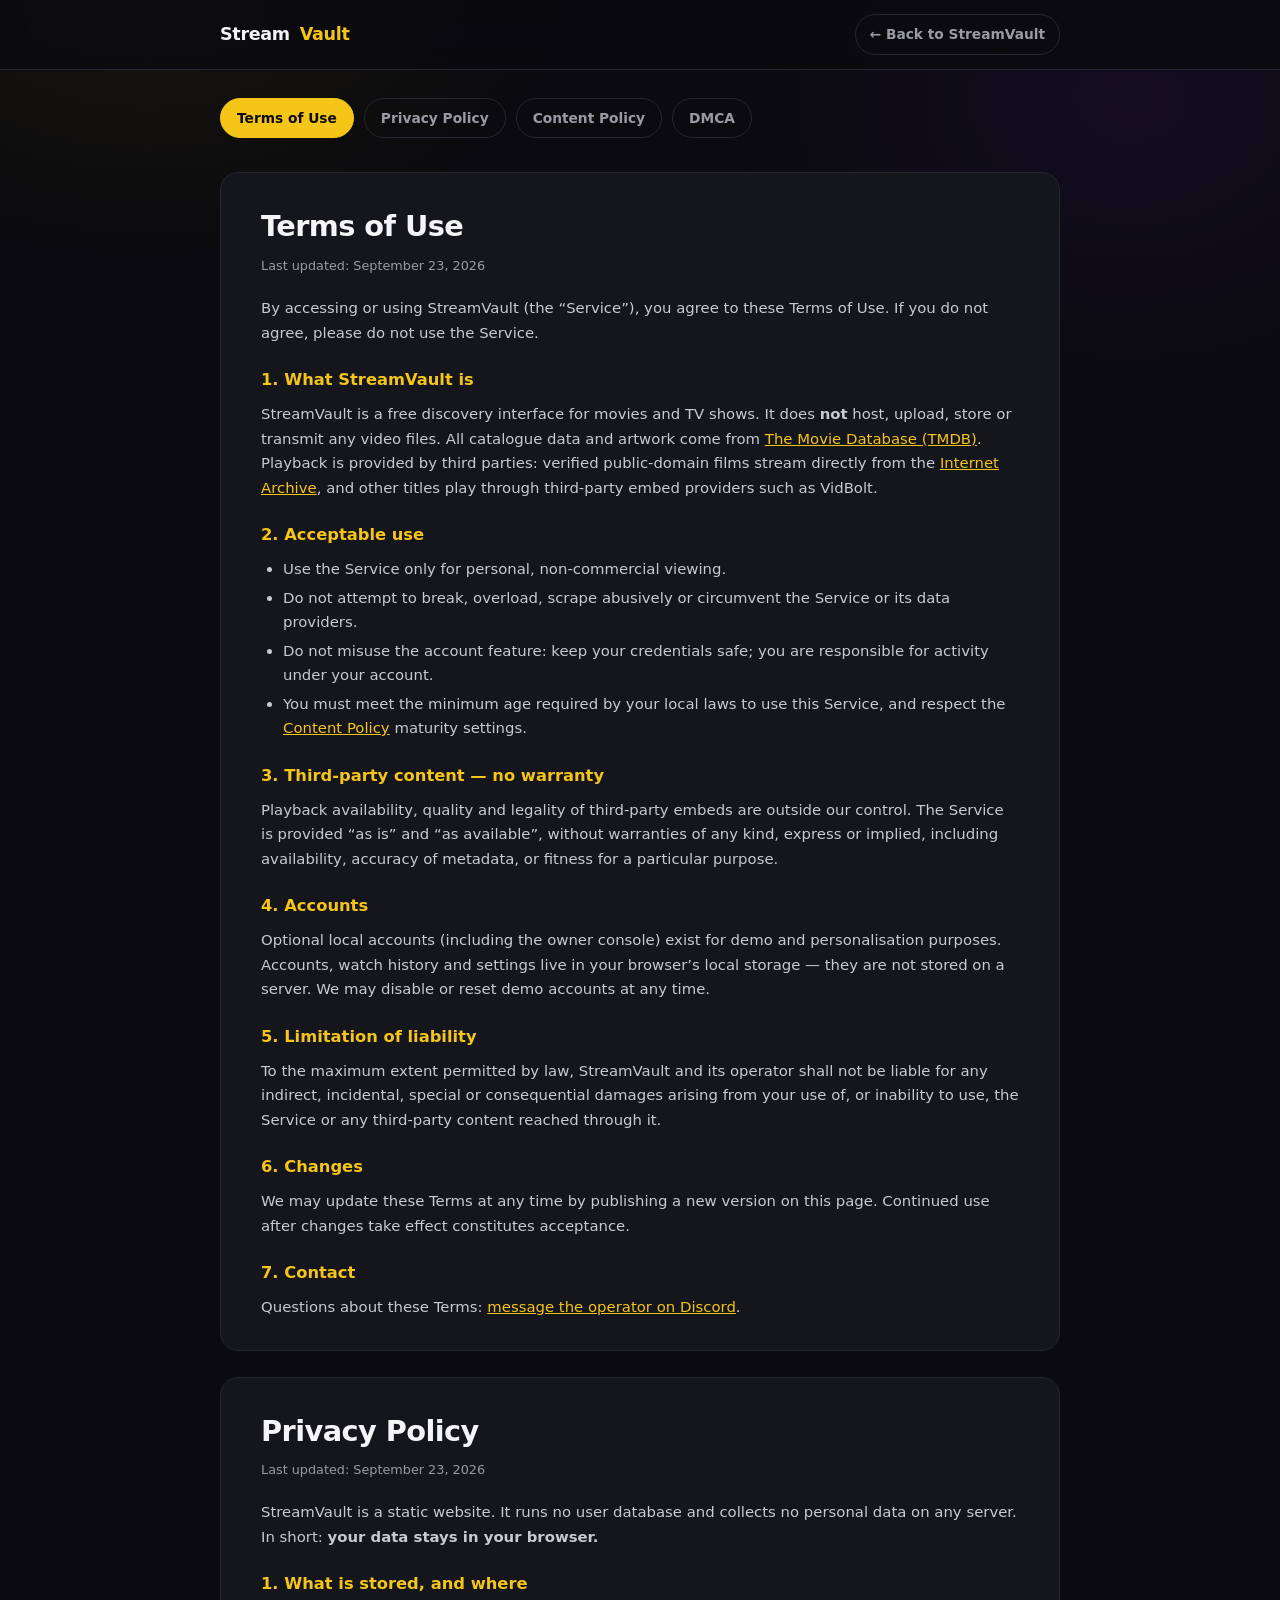
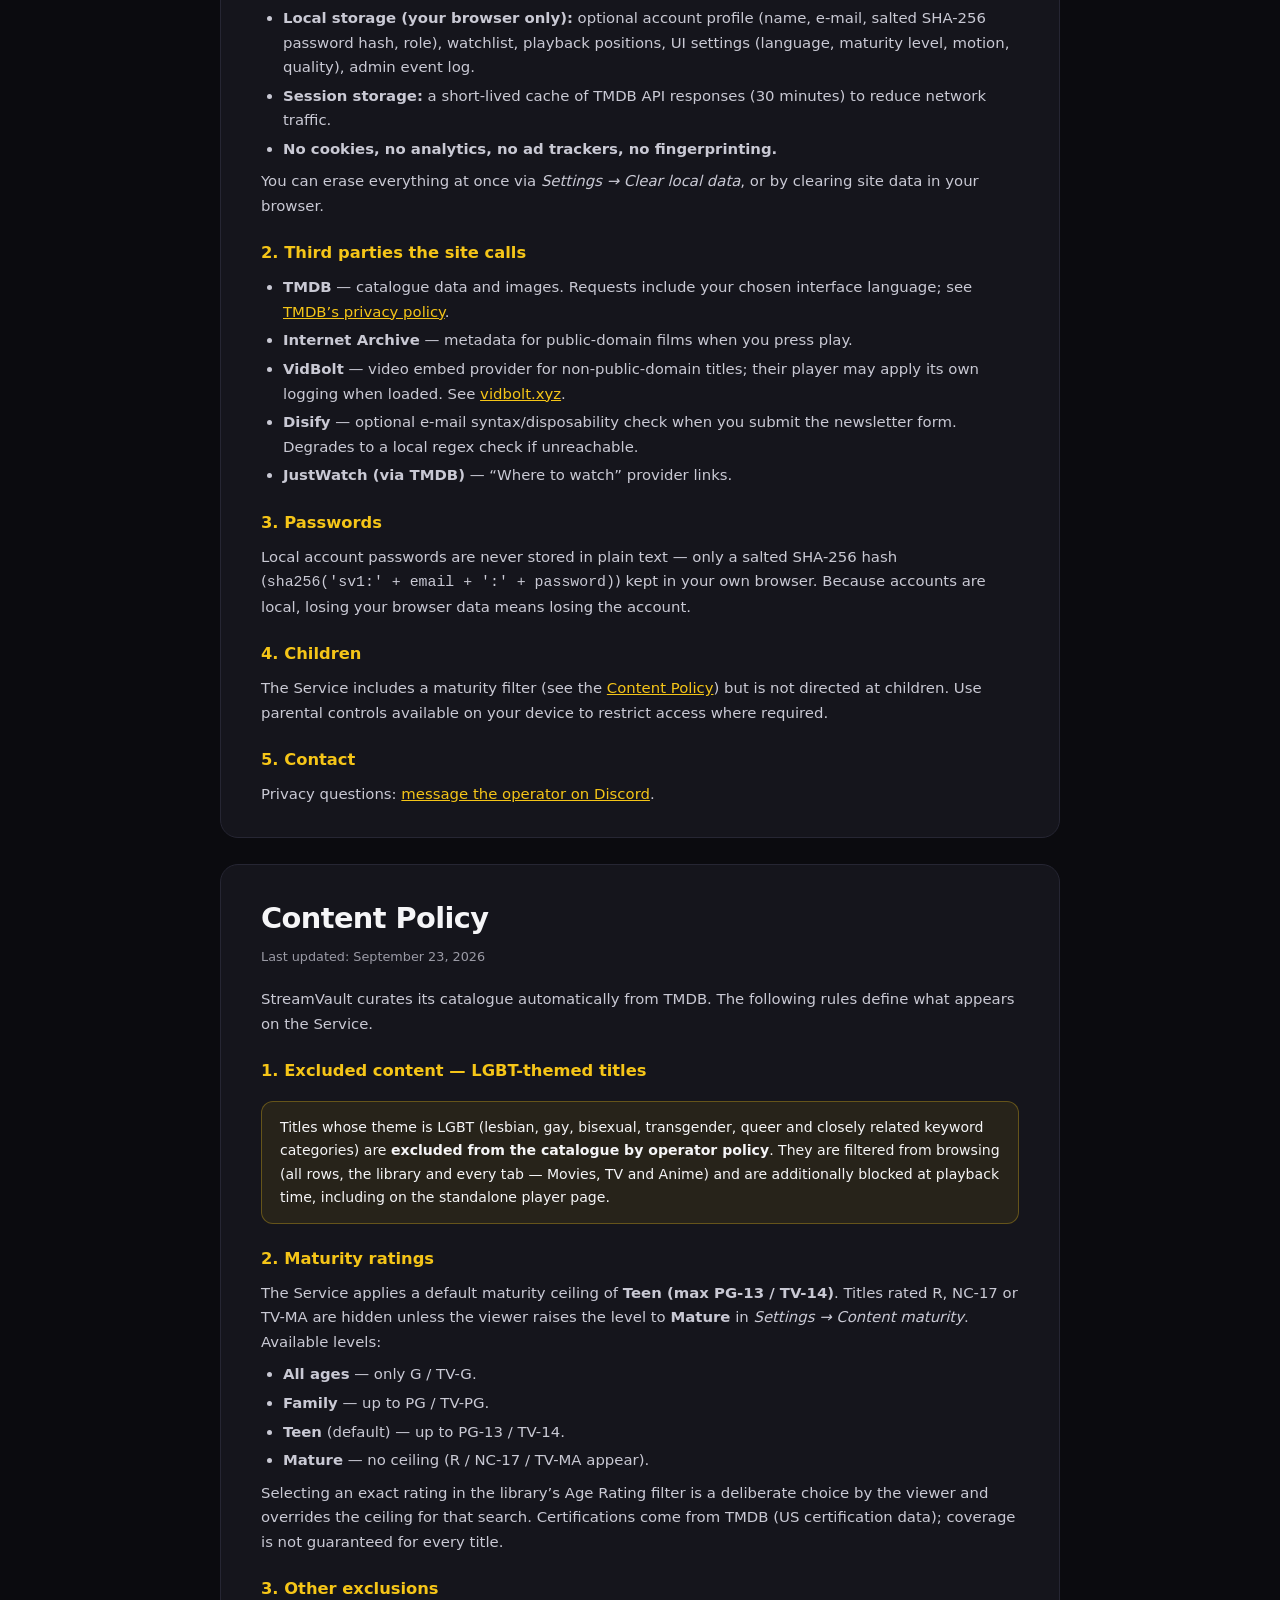
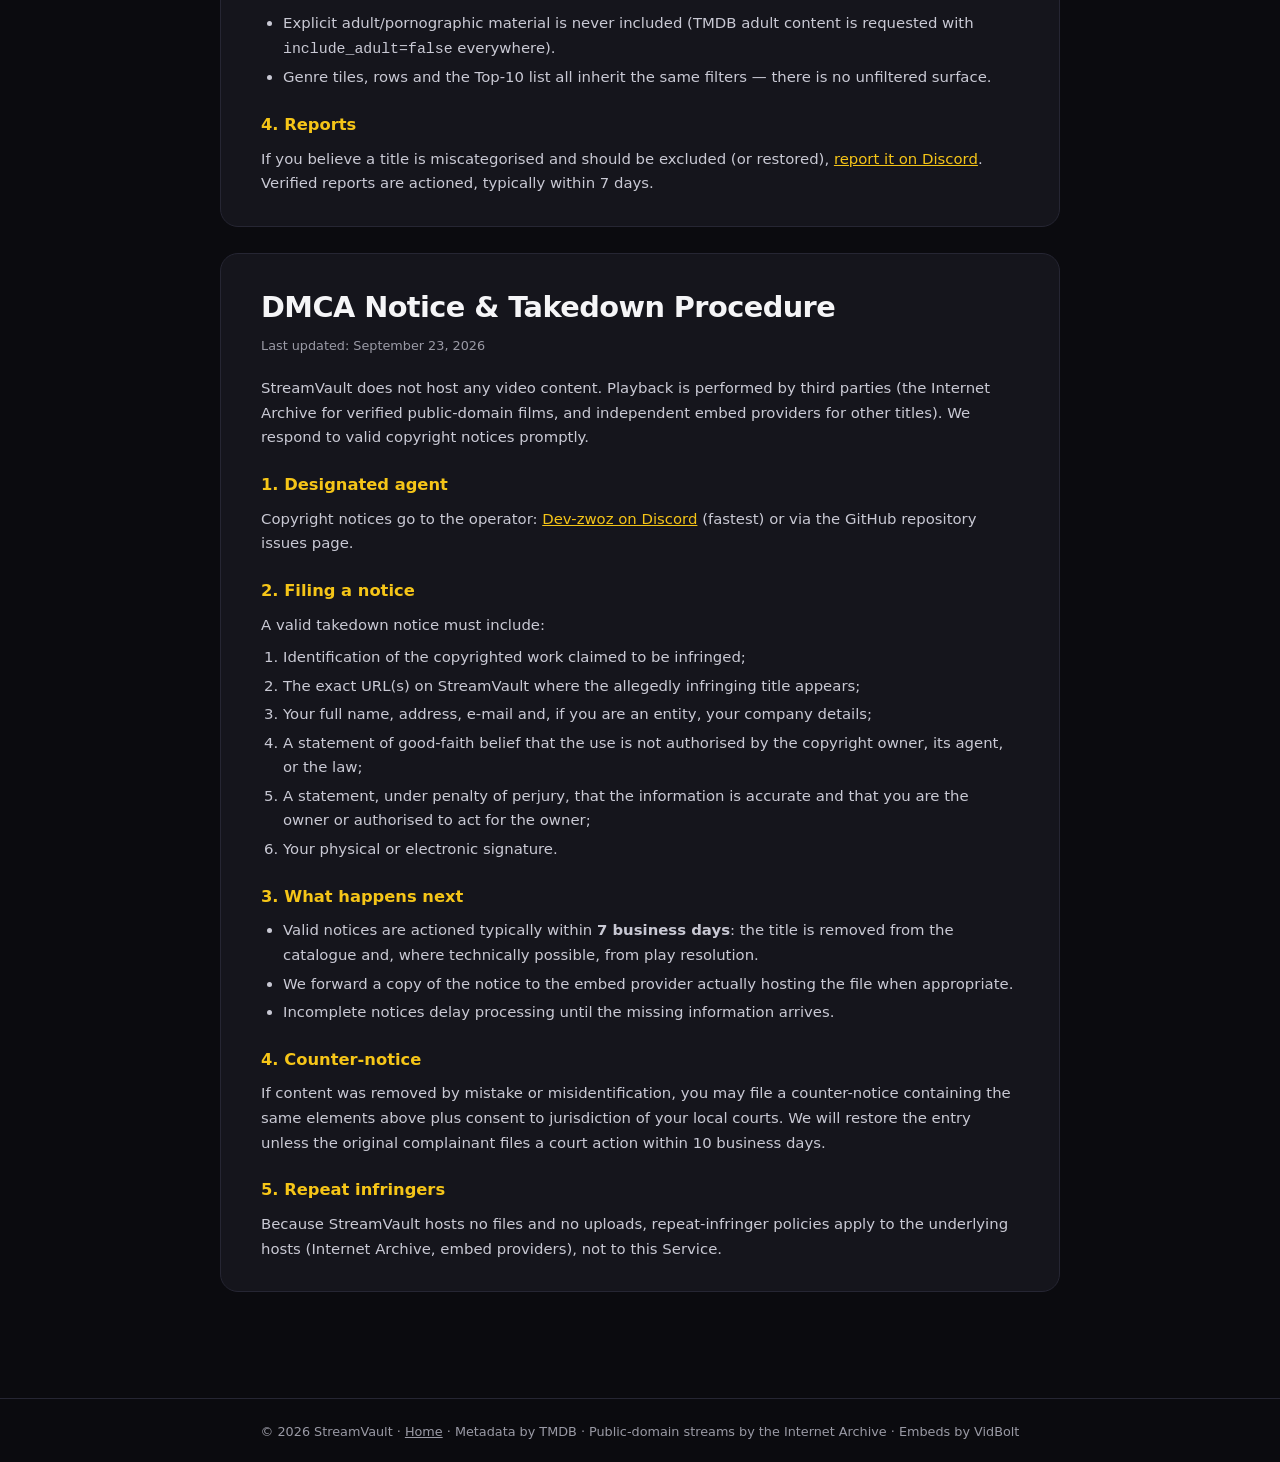
==== legal.html @ f1b041a9 "Build StreamVault2 with VidBolt playback and brand rails Co-authored-by: arena-agent <297053741+aren" ====
<!DOCTYPE html>
<html lang="en">
<head>
  <meta charset="UTF-8">
  <meta name="viewport" content="width=device-width, initial-scale=1.0">
  <title>Legal — StreamVault</title>
  <meta name="description" content="Terms of Use, Privacy Policy, Content Policy and DMCA notice for StreamVault.">
  <link rel="icon" href="assets/logo.svg" type="image/svg+xml">
  <style>
    :root {
      --bg: #0B0B0F; --surface: #15151C; --surface-2: #1C1C26;
      --gold: #F5C518; --gold-deep: #D4AF37; --text: #F5F5F7; --muted: #9A9AA5;
      --border: #262633;
    }
    * { box-sizing: border-box; margin: 0; padding: 0; }
    html { scroll-behavior: smooth; }
    body {
      background: var(--bg); color: var(--text); min-height: 100vh;
      font-family: 'Inter', system-ui, -apple-system, 'Segoe UI', Roboto, sans-serif;
      line-height: 1.65; overflow-x: hidden;
    }
    .glow {
      position: fixed; inset: -20% -10%; z-index: 0; pointer-events: none; opacity: .5;
      background:
        radial-gradient(46% 38% at 18% 12%, rgba(245,197,24,.12), transparent 62%),
        radial-gradient(42% 40% at 82% 22%, rgba(109,40,217,.18), transparent 64%);
    }
    header {
      position: sticky; top: 0; z-index: 10;
      background: rgba(11,11,15,.85); backdrop-filter: blur(12px);
      border-bottom: 1px solid var(--border);
    }
    .bar {
      max-width: 880px; margin: 0 auto; padding: 14px 20px;
      display: flex; align-items: center; justify-content: space-between; gap: 12px; flex-wrap: wrap;
    }
    .brand {
      display: inline-flex; align-items: center; gap: 10px; text-decoration: none; color: var(--text);
      font-weight: 800; font-size: 1.1rem; letter-spacing: -.02em;
    }
    .brand b { color: var(--gold); }
    .back {
      color: var(--muted); text-decoration: none; font-size: .86rem; font-weight: 600;
      padding: 8px 14px; border: 1px solid var(--border); border-radius: 999px;
      transition: color .15s, border-color .15s;
    }
    .back:hover { color: var(--gold); border-color: var(--gold); }
    main { position: relative; z-index: 1; max-width: 880px; margin: 0 auto; padding: 28px 20px 80px; }
    nav.toc {
      display: flex; flex-wrap: wrap; gap: 10px; margin-bottom: 34px;
    }
    nav.toc a {
      color: var(--muted); text-decoration: none; font-size: .86rem; font-weight: 600;
      padding: 8px 16px; border: 1px solid var(--border); border-radius: 999px;
      transition: color .15s, border-color .15s, background .15s;
    }
    nav.toc a:hover, nav.toc a.active { color: #0B0B0F; background: var(--gold); border-color: var(--gold); }
    section.doc {
      background: var(--surface); border: 1px solid var(--border); border-radius: 18px;
      padding: 30px clamp(18px, 4vw, 40px); margin-bottom: 26px;
      scroll-margin-top: 90px;
    }
    section.doc h1 {
      font-size: clamp(1.4rem, 3vw, 1.8rem); letter-spacing: -.02em; margin-bottom: 4px;
    }
    section.doc .updated { color: var(--muted); font-size: .8rem; margin-bottom: 20px; }
    section.doc h2 { font-size: 1.02rem; margin: 22px 0 8px; color: var(--gold); }
    section.doc p, section.doc li { color: #C9C9D4; font-size: .93rem; }
    section.doc ul, section.doc ol { padding-left: 22px; margin: 8px 0; }
    section.doc li { margin: 4px 0; }
    section.doc a { color: var(--gold); }
    .notice {
      background: rgba(245,197,24,.08); border: 1px solid rgba(245,197,24,.3);
      border-radius: 12px; padding: 14px 18px; margin: 16px 0; font-size: .88rem;
    }
    footer {
      border-top: 1px solid var(--border); padding: 22px 20px; text-align: center;
      color: var(--muted); font-size: .8rem; position: relative; z-index: 1;
    }
    footer a { color: var(--muted); }
  </style>
</head>
<body>
  <div class="glow" aria-hidden="true"></div>

  <header>
    <div class="bar">
      <a class="brand" href="index.html">Stream<b>Vault</b></a>
      <a class="back" href="index.html">← Back to StreamVault</a>
    </div>
  </header>

  <main>
    <nav class="toc" aria-label="Legal documents">
      <a href="#terms">Terms of Use</a>
      <a href="#privacy">Privacy Policy</a>
      <a href="#content-policy">Content Policy</a>
      <a href="#dmca">DMCA</a>
    </nav>

    <!-- ================================================================== -->
    <section class="doc" id="terms">
      <h1>Terms of Use</h1>
      <p class="updated">Last updated: September 23, 2026</p>

      <p>By accessing or using StreamVault (the “Service”), you agree to these Terms of Use. If you do not agree, please do not use the Service.</p>

      <h2>1. What StreamVault is</h2>
      <p>StreamVault is a free discovery interface for movies and TV shows. It does <strong>not</strong> host, upload, store or transmit any video files. All catalogue data and artwork come from <a href="https://www.themoviedb.org/" rel="noopener noreferrer" target="_blank">The Movie Database (TMDB)</a>. Playback is provided by third parties: verified public-domain films stream directly from the <a href="https://archive.org" rel="noopener noreferrer" target="_blank">Internet Archive</a>, and other titles play through third-party embed providers such as VidBolt.</p>

      <h2>2. Acceptable use</h2>
      <ul>
        <li>Use the Service only for personal, non-commercial viewing.</li>
        <li>Do not attempt to break, overload, scrape abusively or circumvent the Service or its data providers.</li>
        <li>Do not misuse the account feature: keep your credentials safe; you are responsible for activity under your account.</li>
        <li>You must meet the minimum age required by your local laws to use this Service, and respect the <a href="#content-policy">Content Policy</a> maturity settings.</li>
      </ul>

      <h2>3. Third-party content — no warranty</h2>
      <p>Playback availability, quality and legality of third-party embeds are outside our control. The Service is provided “as is” and “as available”, without warranties of any kind, express or implied, including availability, accuracy of metadata, or fitness for a particular purpose.</p>

      <h2>4. Accounts</h2>
      <p>Optional local accounts (including the owner console) exist for demo and personalisation purposes. Accounts, watch history and settings live in your browser’s local storage — they are not stored on a server. We may disable or reset demo accounts at any time.</p>

      <h2>5. Limitation of liability</h2>
      <p>To the maximum extent permitted by law, StreamVault and its operator shall not be liable for any indirect, incidental, special or consequential damages arising from your use of, or inability to use, the Service or any third-party content reached through it.</p>

      <h2>6. Changes</h2>
      <p>We may update these Terms at any time by publishing a new version on this page. Continued use after changes take effect constitutes acceptance.</p>

      <h2>7. Contact</h2>
      <p>Questions about these Terms: <a href="https://discord.com/users/1469638087268110399" rel="noopener noreferrer" target="_blank">message the operator on Discord</a>.</p>
    </section>

    <!-- ================================================================== -->
    <section class="doc" id="privacy">
      <h1>Privacy Policy</h1>
      <p class="updated">Last updated: September 23, 2026</p>

      <p>StreamVault is a static website. It runs no user database and collects no personal data on any server. In short: <strong>your data stays in your browser.</strong></p>

      <h2>1. What is stored, and where</h2>
      <ul>
        <li><strong>Local storage (your browser only):</strong> optional account profile (name, e-mail, salted SHA-256 password hash, role), watchlist, playback positions, UI settings (language, maturity level, motion, quality), admin event log.</li>
        <li><strong>Session storage:</strong> a short-lived cache of TMDB API responses (30 minutes) to reduce network traffic.</li>
        <li><strong>No cookies, no analytics, no ad trackers, no fingerprinting.</strong></li>
      </ul>
      <p>You can erase everything at once via <em>Settings → Clear local data</em>, or by clearing site data in your browser.</p>

      <h2>2. Third parties the site calls</h2>
      <ul>
        <li><strong>TMDB</strong> — catalogue data and images. Requests include your chosen interface language; see <a href="https://www.themoviedb.org/privacy-policy" rel="noopener noreferrer" target="_blank">TMDB’s privacy policy</a>.</li>
        <li><strong>Internet Archive</strong> — metadata for public-domain films when you press play.</li>
        <li><strong>VidBolt</strong> — video embed provider for non-public-domain titles; their player may apply its own logging when loaded. See <a href="https://vidbolt.xyz/" rel="noopener noreferrer" target="_blank">vidbolt.xyz</a>.</li>
        <li><strong>Disify</strong> — optional e-mail syntax/disposability check when you submit the newsletter form. Degrades to a local regex check if unreachable.</li>
        <li><strong>JustWatch (via TMDB)</strong> — “Where to watch” provider links.</li>
      </ul>

      <h2>3. Passwords</h2>
      <p>Local account passwords are never stored in plain text — only a salted SHA-256 hash (<code>sha256('sv1:' + email + ':' + password)</code>) kept in your own browser. Because accounts are local, losing your browser data means losing the account.</p>

      <h2>4. Children</h2>
      <p>The Service includes a maturity filter (see the <a href="#content-policy">Content Policy</a>) but is not directed at children. Use parental controls available on your device to restrict access where required.</p>

      <h2>5. Contact</h2>
      <p>Privacy questions: <a href="https://discord.com/users/1469638087268110399" rel="noopener noreferrer" target="_blank">message the operator on Discord</a>.</p>
    </section>

    <!-- ================================================================== -->
    <section class="doc" id="content-policy">
      <h1>Content Policy</h1>
      <p class="updated">Last updated: September 23, 2026</p>

      <p>StreamVault curates its catalogue automatically from TMDB. The following rules define what appears on the Service.</p>

      <h2>1. Excluded content — LGBT-themed titles</h2>
      <div class="notice">Titles whose theme is LGBT (lesbian, gay, bisexual, transgender, queer and closely related keyword categories) are <strong>excluded from the catalogue by operator policy</strong>. They are filtered from browsing (all rows, the library and every tab — Movies, TV and Anime) and are additionally blocked at playback time, including on the standalone player page.</div>

      <h2>2. Maturity ratings</h2>
      <p>The Service applies a default maturity ceiling of <strong>Teen (max PG-13 / TV-14)</strong>. Titles rated R, NC-17 or TV-MA are hidden unless the viewer raises the level to <strong>Mature</strong> in <em>Settings → Content maturity</em>. Available levels:</p>
      <ul>
        <li><strong>All ages</strong> — only G / TV-G.</li>
        <li><strong>Family</strong> — up to PG / TV-PG.</li>
        <li><strong>Teen</strong> (default) — up to PG-13 / TV-14.</li>
        <li><strong>Mature</strong> — no ceiling (R / NC-17 / TV-MA appear).</li>
      </ul>
      <p>Selecting an exact rating in the library’s Age Rating filter is a deliberate choice by the viewer and overrides the ceiling for that search. Certifications come from TMDB (US certification data); coverage is not guaranteed for every title.</p>

      <h2>3. Other exclusions</h2>
      <ul>
        <li>Explicit adult/pornographic material is never included (TMDB adult content is requested with <code>include_adult=false</code> everywhere).</li>
        <li>Genre tiles, rows and the Top-10 list all inherit the same filters — there is no unfiltered surface.</li>
      </ul>

      <h2>4. Reports</h2>
      <p>If you believe a title is miscategorised and should be excluded (or restored), <a href="https://discord.com/users/1469638087268110399" rel="noopener noreferrer" target="_blank">report it on Discord</a>. Verified reports are actioned, typically within 7 days.</p>
    </section>

    <!-- ================================================================== -->
    <section class="doc" id="dmca">
      <h1>DMCA Notice &amp; Takedown Procedure</h1>
      <p class="updated">Last updated: September 23, 2026</p>

      <p>StreamVault does not host any video content. Playback is performed by third parties (the Internet Archive for verified public-domain films, and independent embed providers for other titles). We respond to valid copyright notices promptly.</p>

      <h2>1. Designated agent</h2>
      <p>Copyright notices go to the operator: <a href="https://discord.com/users/1469638087268110399" rel="noopener noreferrer" target="_blank">Dev-zwoz on Discord</a> (fastest) or via the GitHub repository issues page.</p>

      <h2>2. Filing a notice</h2>
      <p>A valid takedown notice must include:</p>
      <ol>
        <li>Identification of the copyrighted work claimed to be infringed;</li>
        <li>The exact URL(s) on StreamVault where the allegedly infringing title appears;</li>
        <li>Your full name, address, e-mail and, if you are an entity, your company details;</li>
        <li>A statement of good-faith belief that the use is not authorised by the copyright owner, its agent, or the law;</li>
        <li>A statement, under penalty of perjury, that the information is accurate and that you are the owner or authorised to act for the owner;</li>
        <li>Your physical or electronic signature.</li>
      </ol>

      <h2>3. What happens next</h2>
      <ul>
        <li>Valid notices are actioned typically within <strong>7 business days</strong>: the title is removed from the catalogue and, where technically possible, from play resolution.</li>
        <li>We forward a copy of the notice to the embed provider actually hosting the file when appropriate.</li>
        <li>Incomplete notices delay processing until the missing information arrives.</li>
      </ul>

      <h2>4. Counter-notice</h2>
      <p>If content was removed by mistake or misidentification, you may file a counter-notice containing the same elements above plus consent to jurisdiction of your local courts. We will restore the entry unless the original complainant files a court action within 10 business days.</p>

      <h2>5. Repeat infringers</h2>
      <p>Because StreamVault hosts no files and no uploads, repeat-infringer policies apply to the underlying hosts (Internet Archive, embed providers), not to this Service.</p>
    </section>
  </main>

  <footer>
    <p>© 2026 StreamVault · <a href="index.html">Home</a> · Metadata by TMDB · Public-domain streams by the Internet Archive · Embeds by VidBolt</p>
  </footer>

  <script>
    // TOC highlight + deep-link (legal.html#privacy opens that document)
    const links = [...document.querySelectorAll('nav.toc a')];
    const setActive = () => {
      const h = location.hash || '#terms';
      links.forEach((a) => a.classList.toggle('active', a.getAttribute('href') === h));
    };
    window.addEventListener('hashchange', setActive);
    setActive();
  </script>
</body>
</html>
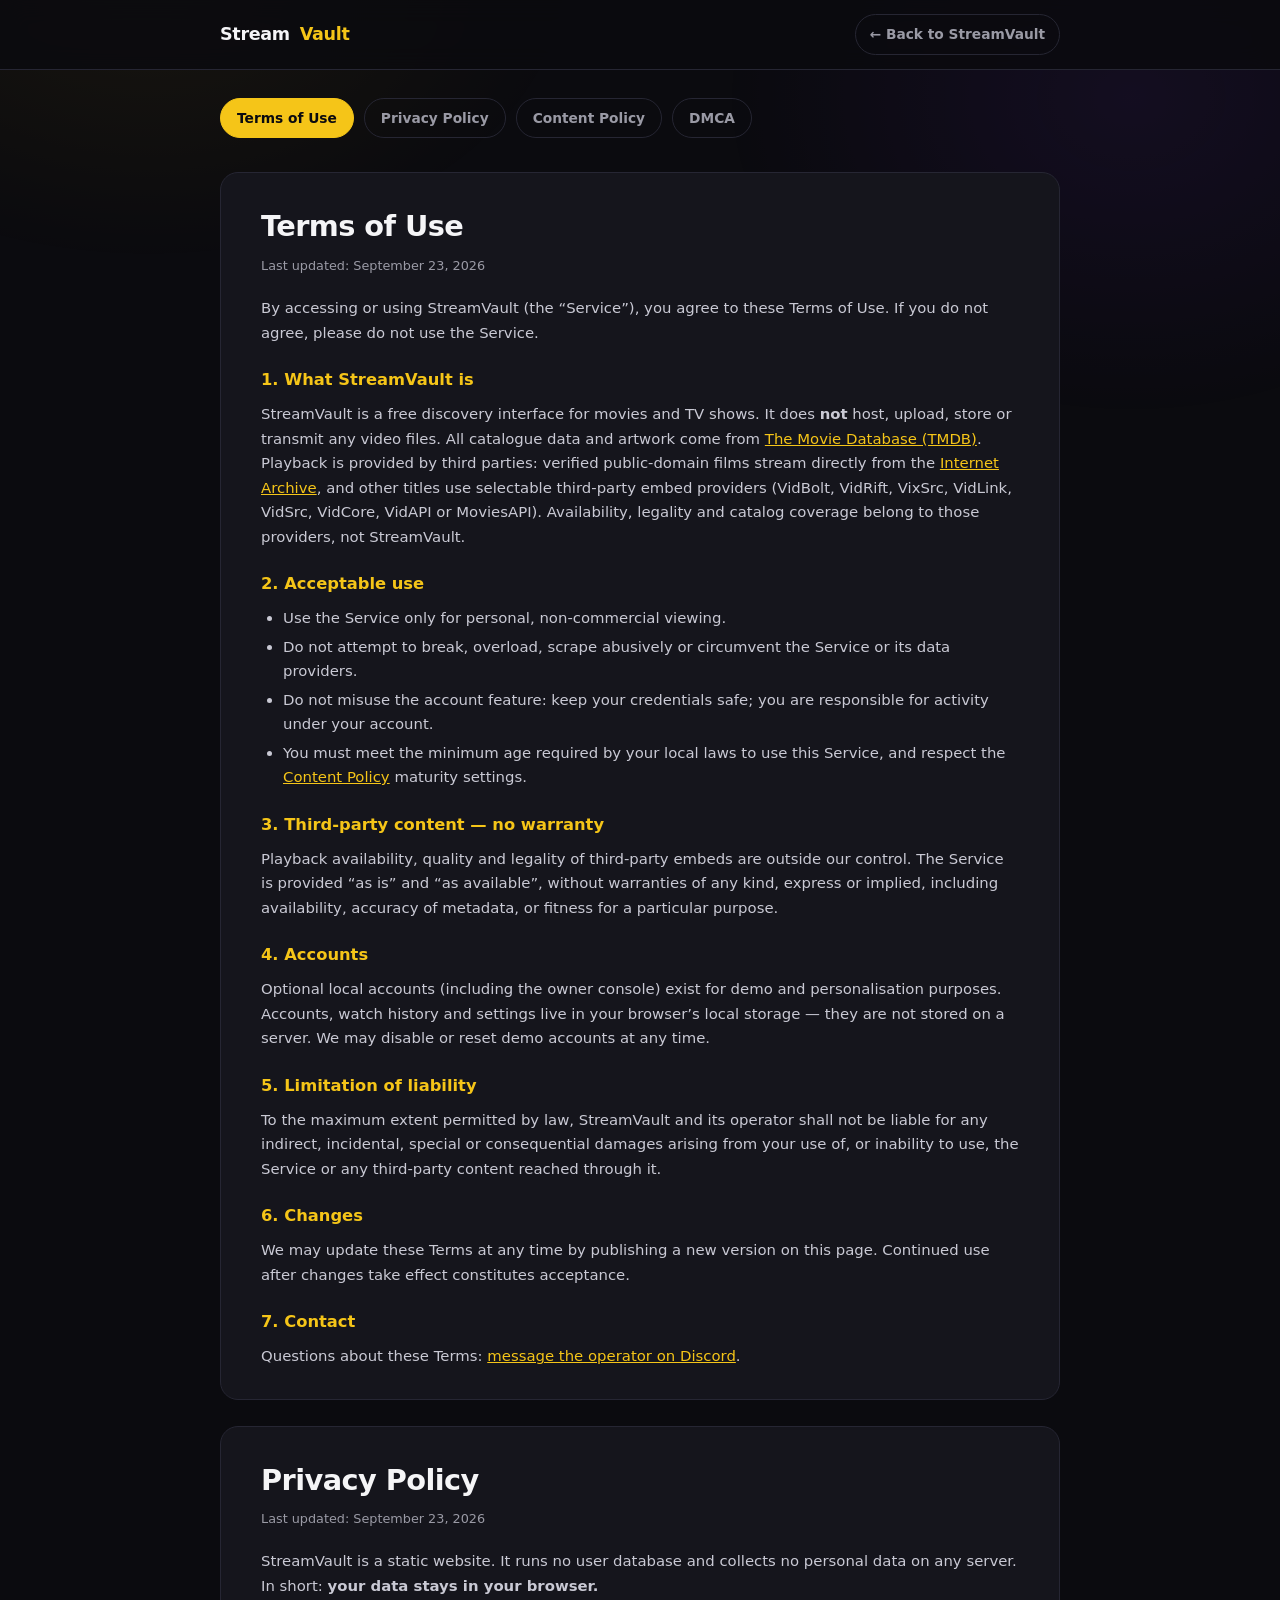
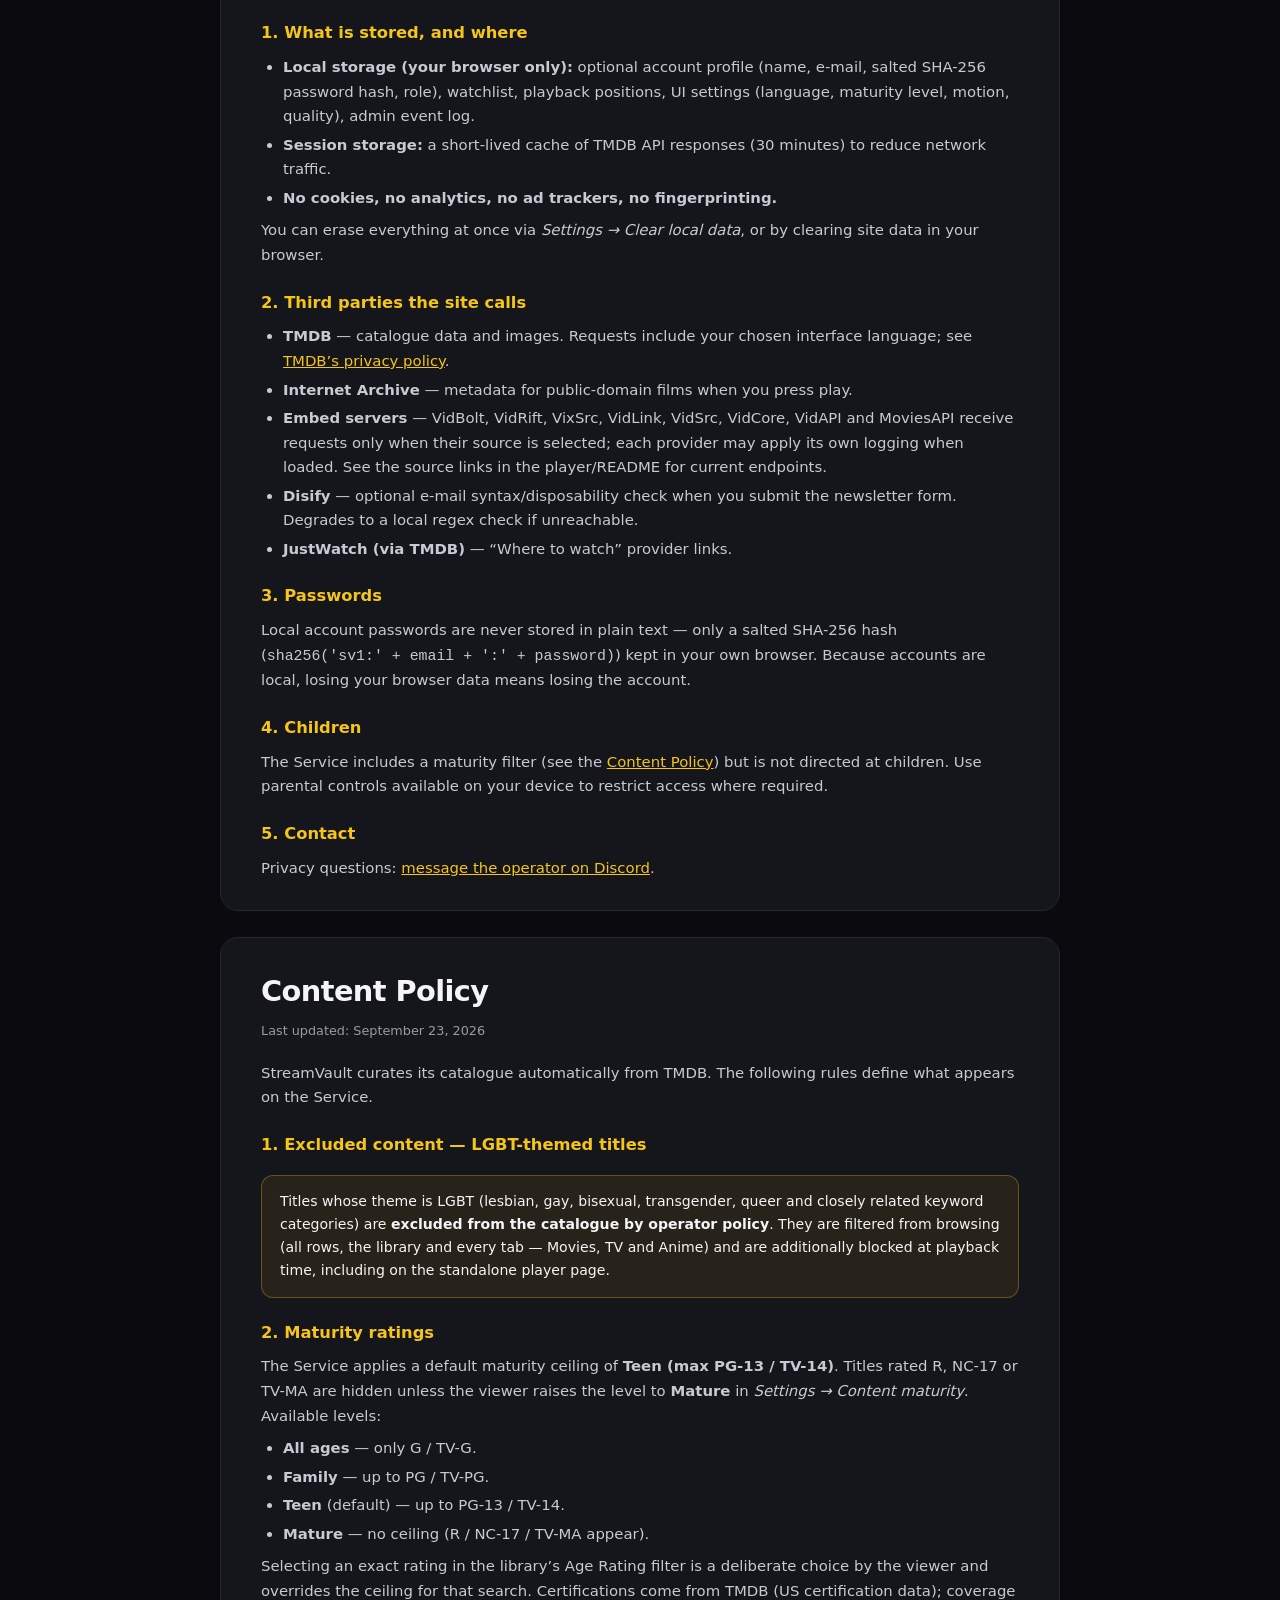
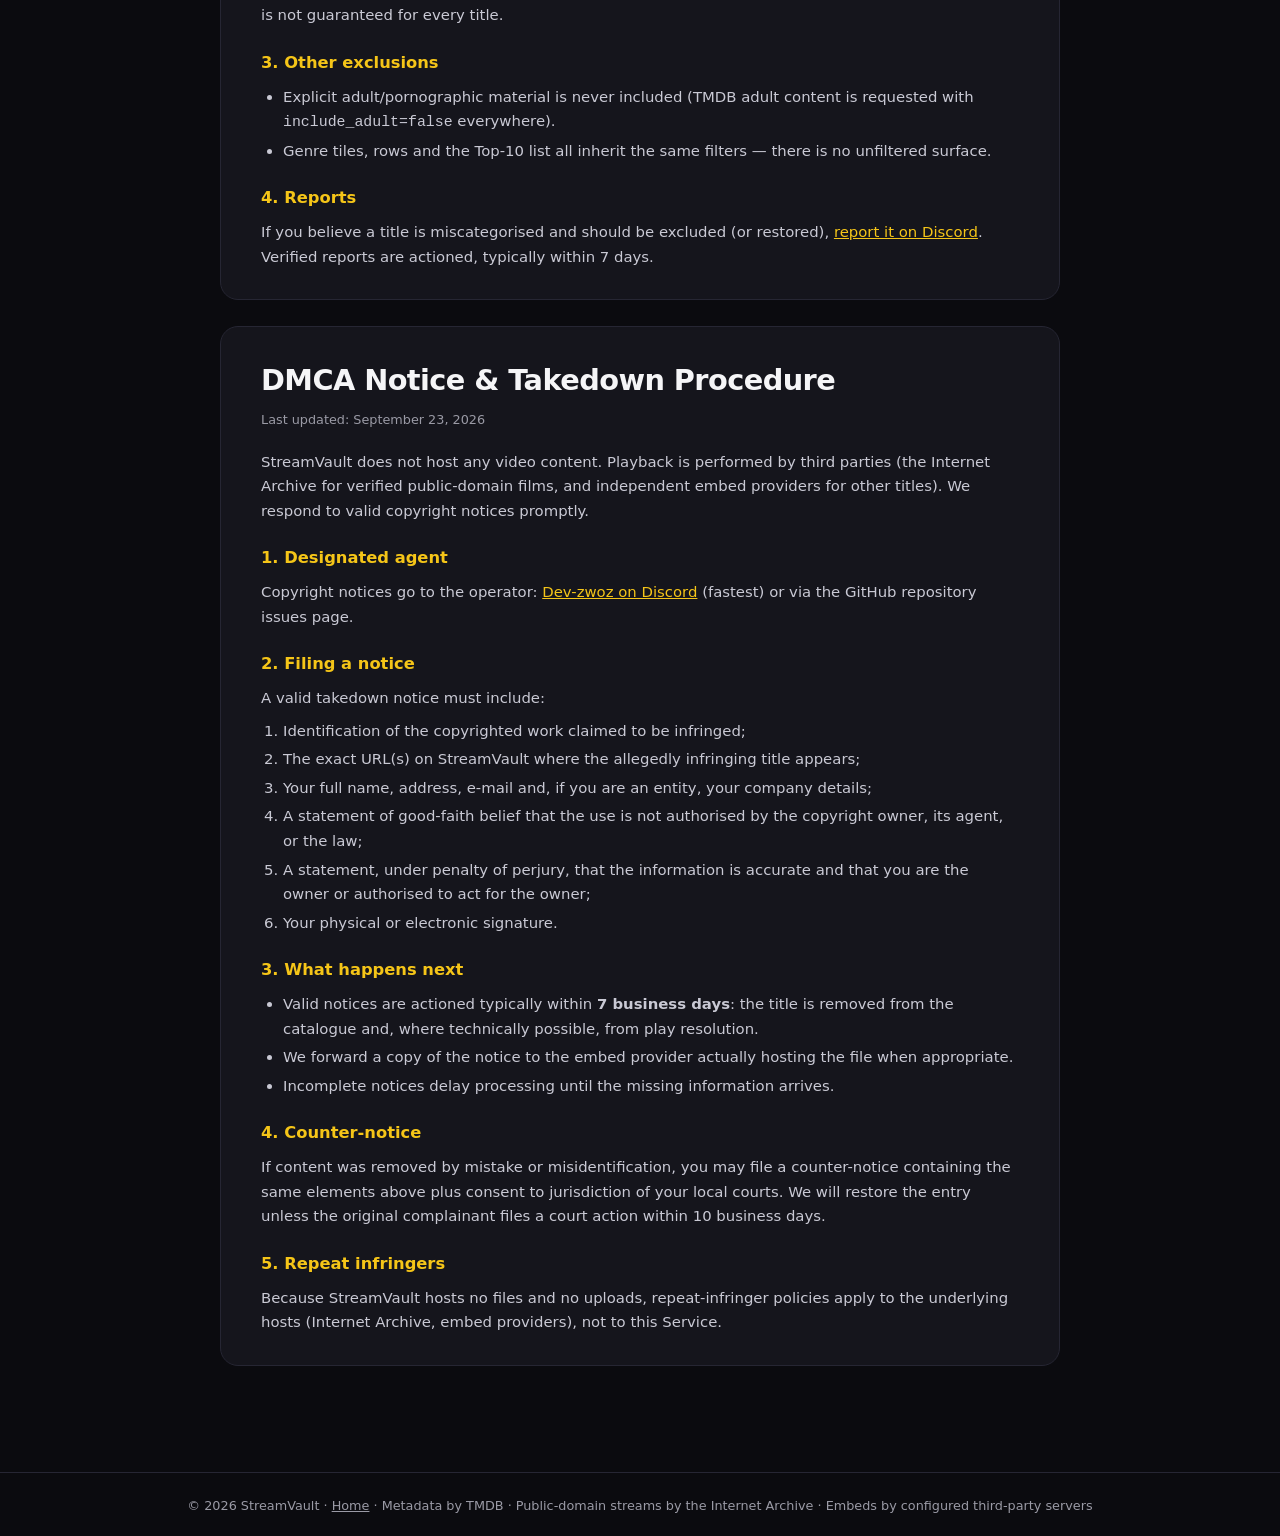
==== commit ac87de30: "Make discovery rails resilient and add playback servers Co-authored-by: arena-agent <297053741+arena" ====
--- a/legal.html
+++ b/legal.html
@@ -106,7 +106,7 @@
       <p>By accessing or using StreamVault (the “Service”), you agree to these Terms of Use. If you do not agree, please do not use the Service.</p>
 
       <h2>1. What StreamVault is</h2>
-      <p>StreamVault is a free discovery interface for movies and TV shows. It does <strong>not</strong> host, upload, store or transmit any video files. All catalogue data and artwork come from <a href="https://www.themoviedb.org/" rel="noopener noreferrer" target="_blank">The Movie Database (TMDB)</a>. Playback is provided by third parties: verified public-domain films stream directly from the <a href="https://archive.org" rel="noopener noreferrer" target="_blank">Internet Archive</a>, and other titles play through third-party embed providers such as VidBolt.</p>
+      <p>StreamVault is a free discovery interface for movies and TV shows. It does <strong>not</strong> host, upload, store or transmit any video files. All catalogue data and artwork come from <a href="https://www.themoviedb.org/" rel="noopener noreferrer" target="_blank">The Movie Database (TMDB)</a>. Playback is provided by third parties: verified public-domain films stream directly from the <a href="https://archive.org" rel="noopener noreferrer" target="_blank">Internet Archive</a>, and other titles use selectable third-party embed providers (VidBolt, VidRift, VixSrc, VidLink, VidSrc, VidCore, VidAPI or MoviesAPI). Availability, legality and catalog coverage belong to those providers, not StreamVault.</p>
 
       <h2>2. Acceptable use</h2>
       <ul>
@@ -151,7 +151,7 @@
       <ul>
         <li><strong>TMDB</strong> — catalogue data and images. Requests include your chosen interface language; see <a href="https://www.themoviedb.org/privacy-policy" rel="noopener noreferrer" target="_blank">TMDB’s privacy policy</a>.</li>
         <li><strong>Internet Archive</strong> — metadata for public-domain films when you press play.</li>
-        <li><strong>VidBolt</strong> — video embed provider for non-public-domain titles; their player may apply its own logging when loaded. See <a href="https://vidbolt.xyz/" rel="noopener noreferrer" target="_blank">vidbolt.xyz</a>.</li>
+        <li><strong>Embed servers</strong> — VidBolt, VidRift, VixSrc, VidLink, VidSrc, VidCore, VidAPI and MoviesAPI receive requests only when their source is selected; each provider may apply its own logging when loaded. See the source links in the player/README for current endpoints.</li>
         <li><strong>Disify</strong> — optional e-mail syntax/disposability check when you submit the newsletter form. Degrades to a local regex check if unreachable.</li>
         <li><strong>JustWatch (via TMDB)</strong> — “Where to watch” provider links.</li>
       </ul>
@@ -233,7 +233,7 @@
   </main>
 
   <footer>
-    <p>© 2026 StreamVault · <a href="index.html">Home</a> · Metadata by TMDB · Public-domain streams by the Internet Archive · Embeds by VidBolt</p>
+    <p>© 2026 StreamVault · <a href="index.html">Home</a> · Metadata by TMDB · Public-domain streams by the Internet Archive · Embeds by configured third-party servers</p>
   </footer>
 
   <script>
